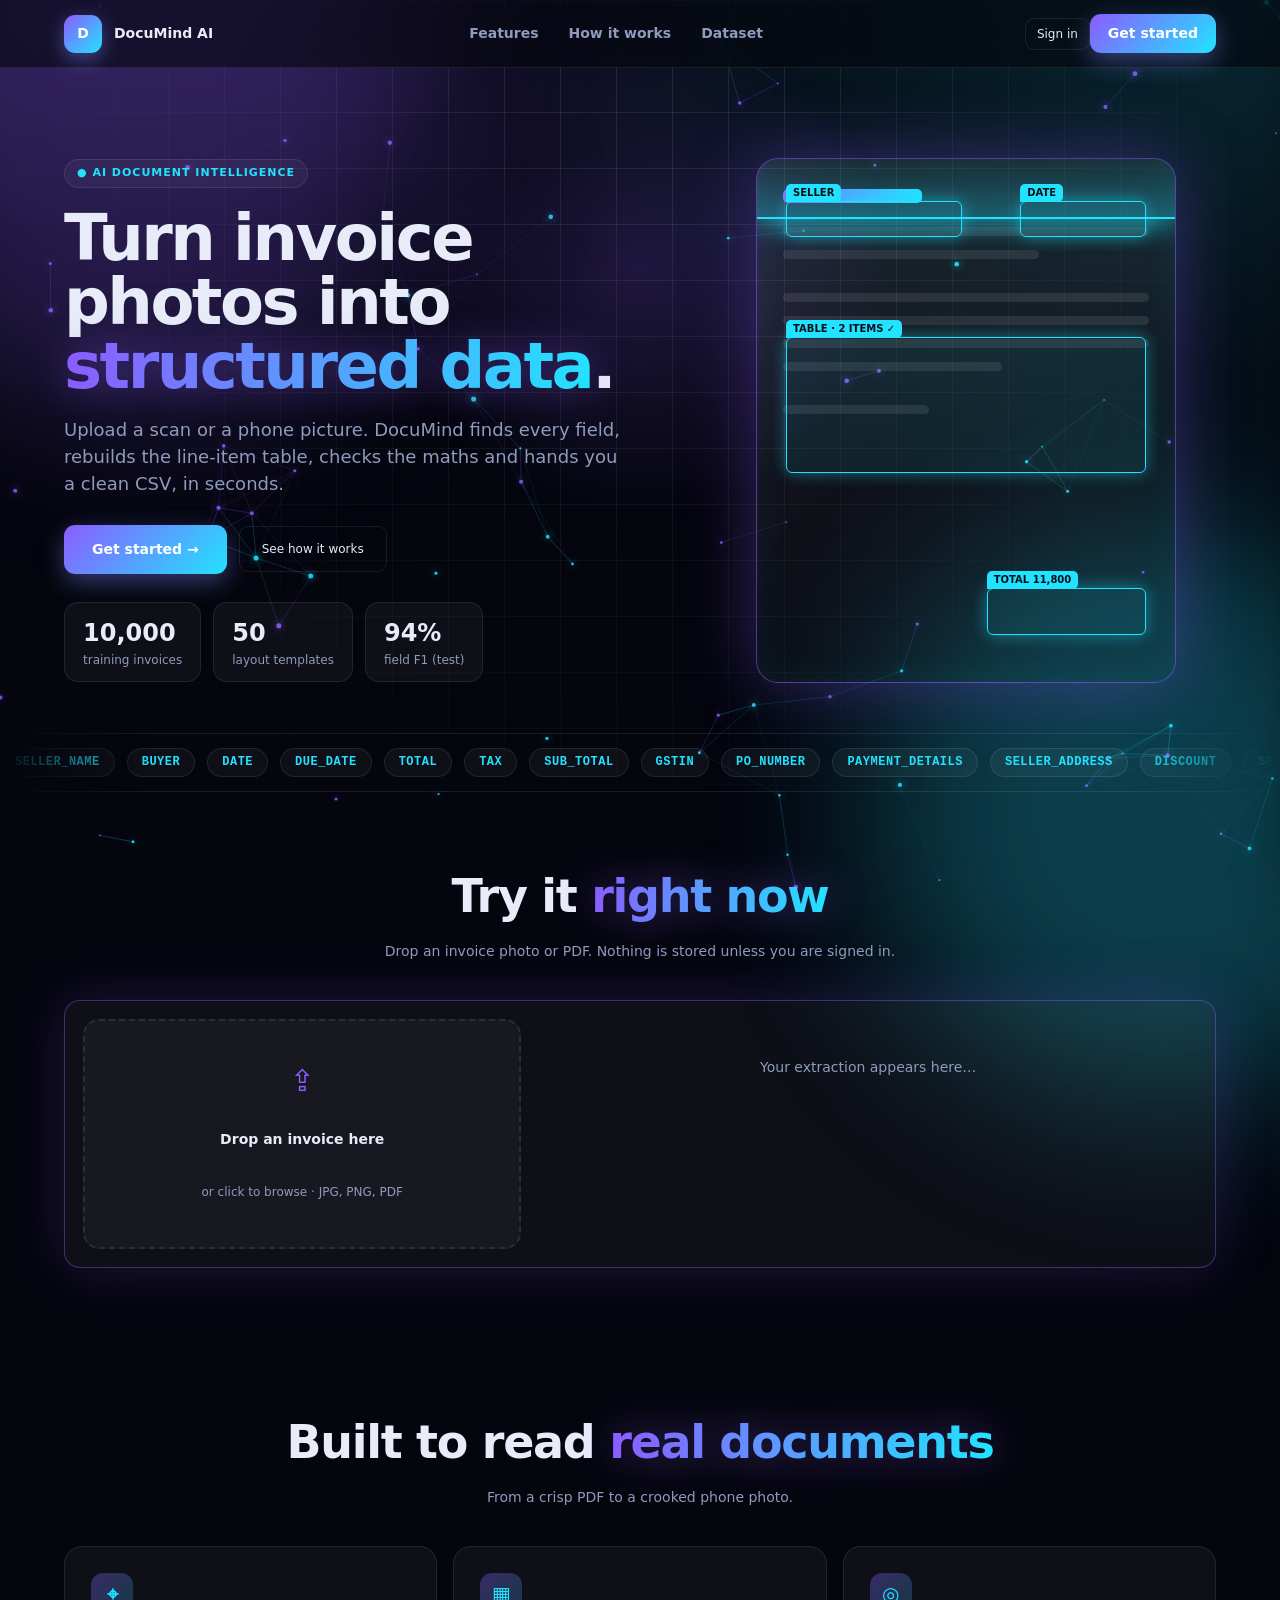
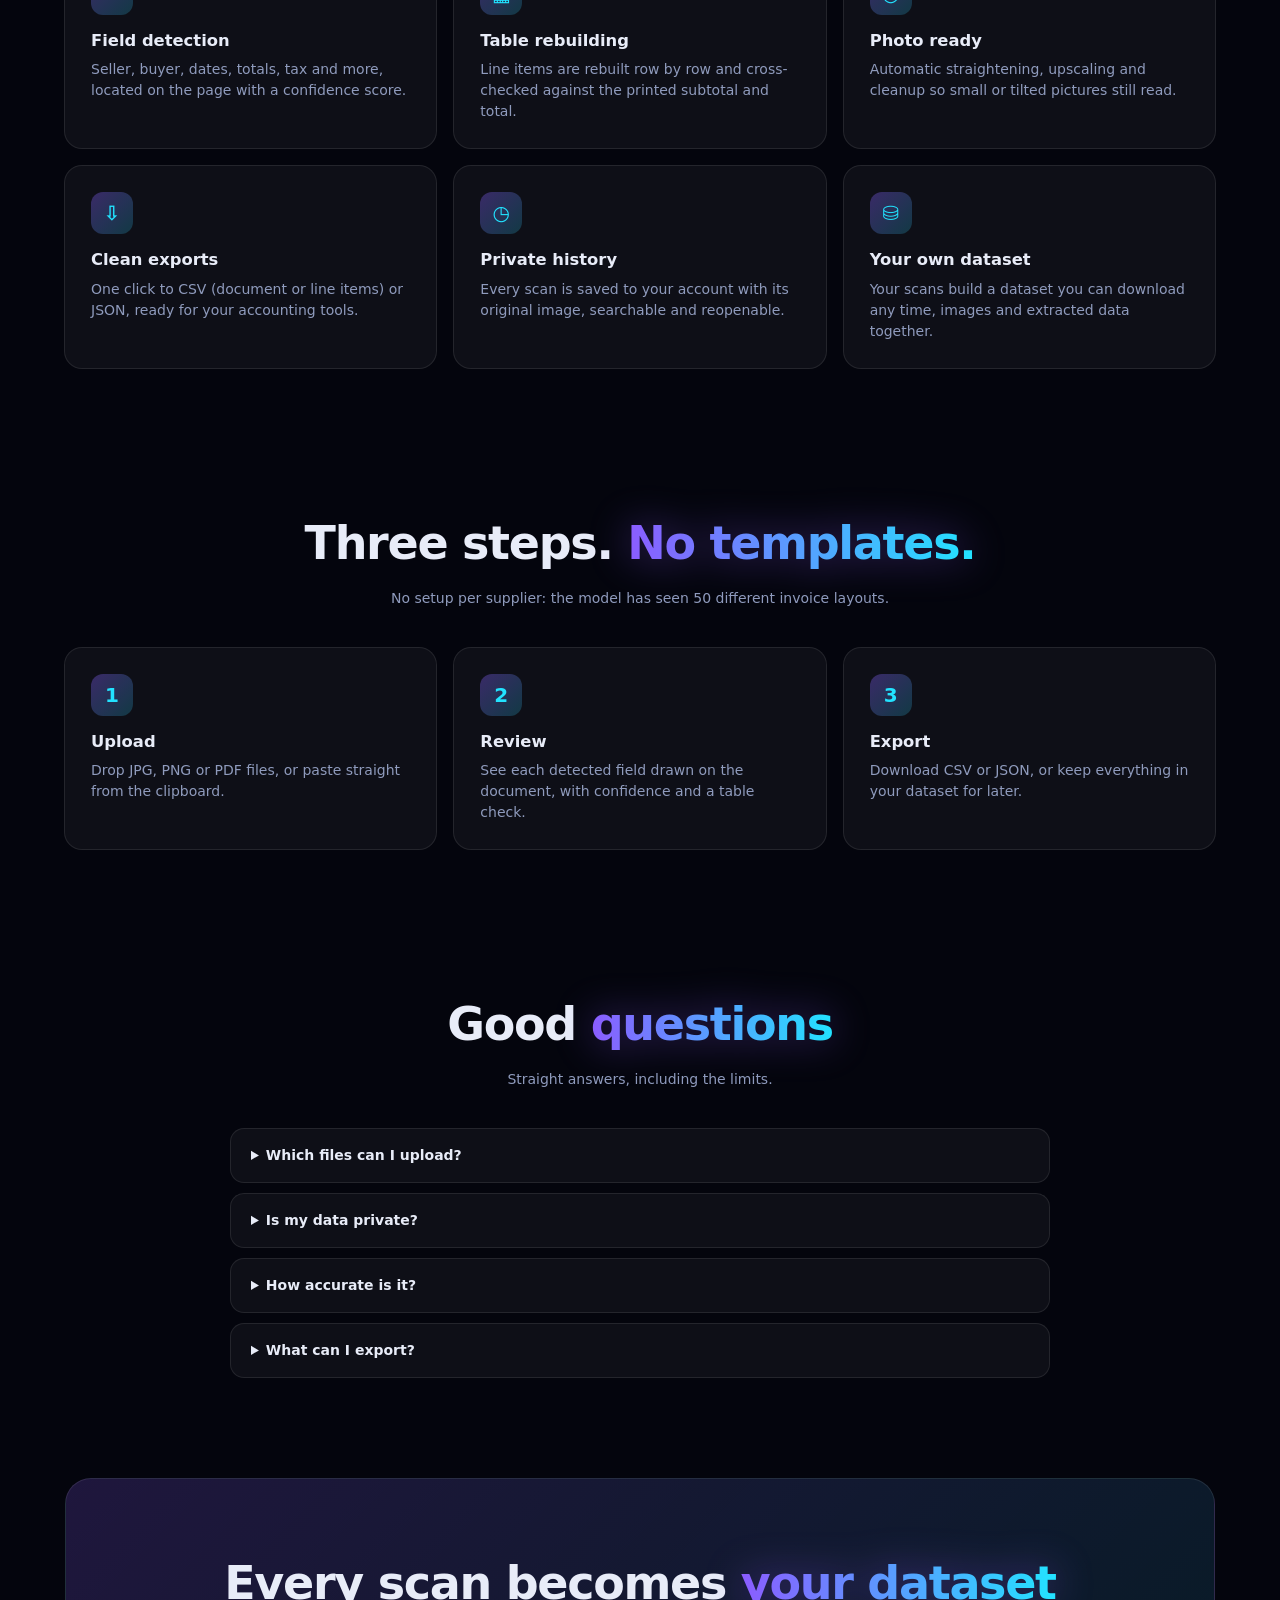
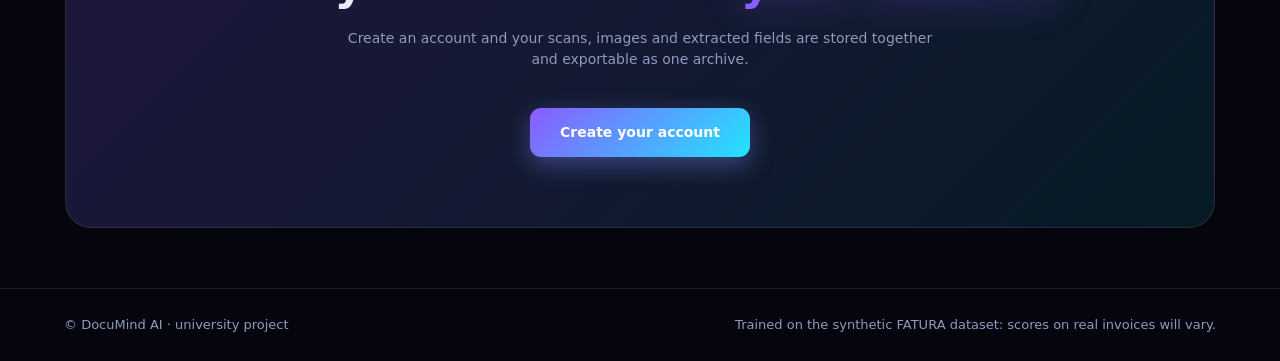
==== src/index.html @ f2204c48 "first" ====
<!doctype html>
<html lang="en">
<head>
<meta charset="utf-8">
<meta name="viewport" content="width=device-width, initial-scale=1">
<title>DocuMind AI</title>
<link rel="icon" href="data:image/svg+xml,<svg xmlns='http://www.w3.org/2000/svg' viewBox='0 0 100 100'><text y='.9em' font-size='90'>🧾</text></svg>">
<link rel="stylesheet" href="styles.css?v=9">
<link rel="stylesheet" href="shell.css?v=9">
</head>
<body>
<canvas id="fx"></canvas><div class="orb o1"></div><div class="orb o2"></div>
<div id="gfx" class="gfx"></div>
<div id="site" class="site" hidden>
  <header class="snav">
    <div class="brand"><span class="logo">D</span><b>DocuMind AI</b></div>
    <nav><a href="#s-features">Features</a><a href="#s-how">How it works</a><a href="#s-data">Dataset</a></nav>
    <div><button class="ghost" data-open="login">Sign in</button><button class="btn sm" data-open="register">Get started</button></div>
  </header>
  <section class="sh">
    <div class="reveal vis">
      <span class="tag">● AI DOCUMENT INTELLIGENCE</span>
      <h1>Turn invoice photos into <span>structured data</span>.</h1>
      <p>Upload a scan or a phone picture. DocuMind finds every field, rebuilds the line-item table, checks the maths and hands you a clean CSV, in seconds.</p>
      <div class="cta"><button class="btn" data-open="register">Get started →</button><a class="ghost" href="#s-how">See how it works</a></div>
      <ul class="kpis" id="kpis"><li><b>10,000</b>training invoices</li><li><b>50</b>layout templates</li><li><b>94%</b>field F1 (test)</li></ul>
    </div>
    <div class="holo"><div class="scan"></div><i class="t"></i><i></i><i style="width:70%"></i><i style="margin-top:34px"></i><i></i><i></i><i style="width:60%"></i><i style="margin-top:34px;width:40%"></i>
      <span class="bx" style="top:8%;left:7%;width:42%;height:7%"><b>SELLER</b></span><span class="bx" style="top:8%;right:7%;width:30%;height:7%"><b>DATE</b></span>
      <span class="bx" style="top:34%;left:7%;right:7%;height:26%"><b>TABLE · 2 ITEMS ✓</b></span><span class="bx" style="bottom:9%;right:7%;width:38%;height:9%"><b>TOTAL 11,800</b></span></div>
  </section>
  <div class="mq" id="mq"></div>
  <section id="s-demo" class="sec"><h2 class="reveal">Try it <span class="glow">right now</span></h2><p class="reveal">Drop an invoice photo or PDF. Nothing is stored unless you are signed in.</p>
    <div class="demo card reveal"><label id="ddrop" class="drop" tabindex="0"><input id="dfile" type="file" accept="image/*,.pdf" hidden><div class="drop-ico">⇪</div><b>Drop an invoice here</b><span>or click to browse · JPG, PNG, PDF</span></label><div id="dres" class="dres"></div></div></section>
  <section id="s-features" class="sec"><h2 class="reveal">Built to read <span class="glow">real documents</span></h2><p class="reveal">From a crisp PDF to a crooked phone photo.</p>
    <div class="fg">
      <div class="fc reveal"><b>⌖</b><h3>Field detection</h3><p>Seller, buyer, dates, totals, tax and more, located on the page with a confidence score.</p></div>
      <div class="fc reveal"><b>▦</b><h3>Table rebuilding</h3><p>Line items are rebuilt row by row and cross-checked against the printed subtotal and total.</p></div>
      <div class="fc reveal"><b>◎</b><h3>Photo ready</h3><p>Automatic straightening, upscaling and cleanup so small or tilted pictures still read.</p></div>
      <div class="fc reveal"><b>⇩</b><h3>Clean exports</h3><p>One click to CSV (document or line items) or JSON, ready for your accounting tools.</p></div>
      <div class="fc reveal"><b>◷</b><h3>Private history</h3><p>Every scan is saved to your account with its original image, searchable and reopenable.</p></div>
      <div class="fc reveal"><b>⛁</b><h3>Your own dataset</h3><p>Your scans build a dataset you can download any time, images and extracted data together.</p></div>
    </div></section>
  <section id="s-how" class="sec"><h2 class="reveal">Three steps. <span class="glow">No templates.</span></h2><p class="reveal">No setup per supplier: the model has seen 50 different invoice layouts.</p>
    <div class="steps3"><div class="fc reveal"><b>1</b><h3>Upload</h3><p>Drop JPG, PNG or PDF files, or paste straight from the clipboard.</p></div><div class="fc reveal"><b>2</b><h3>Review</h3><p>See each detected field drawn on the document, with confidence and a table check.</p></div><div class="fc reveal"><b>3</b><h3>Export</h3><p>Download CSV or JSON, or keep everything in your dataset for later.</p></div></div></section>
  <section class="sec"><h2 class="reveal">Good <span class="glow">questions</span></h2><p class="reveal">Straight answers, including the limits.</p><div class="faq reveal">
    <details><summary>Which files can I upload?</summary><p>JPG, PNG and PDF, up to 20 MB each. Several files can be processed in one go.</p></details>
    <details><summary>Is my data private?</summary><p>Documents are processed on the server you run DocuMind on. Signed-in scans are stored under your account only; nothing is stored for the live demo above.</p></details>
    <details><summary>How accurate is it?</summary><p>The model scores about 94% F1 on held-out invoice layouts from FATURA, a synthetic dataset. Real invoices vary, so every field shows a confidence score and the table is checked against the printed totals for you to review.</p></details>
    <details><summary>What can I export?</summary><p>CSV (one row per document, or one row per line item), JSON, and your whole dataset as a zip with the original images.</p></details>
  </div></section>
  <section id="s-data" class="sec band"><h2 class="reveal">Every scan becomes <span class="glow">your dataset</span></h2><p class="reveal">Create an account and your scans, images and extracted fields are stored together and exportable as one archive.</p><button class="btn" data-open="register">Create your account</button></section>
  <footer class="sfoot"><span>© DocuMind AI · university project</span><span>Trained on the synthetic FATURA dataset: scores on real invoices will vary.</span></footer>
</div>

<div id="auth" class="modal" hidden>
  <div class="login card">
    <button class="icon mx" id="amx" aria-label="Close">✕</button>
    <div class="tabs" id="amode"><button class="on" data-m="login">Sign in</button><button data-m="register">Create account</button></div>
    <form id="aform" class="aform">
      <input id="aname" class="in" placeholder="Full name" autocomplete="name" hidden>
      <input id="aemail" class="in" type="email" placeholder="Email" autocomplete="email" required>
      <input id="apass" class="in" type="password" placeholder="Password (8+ characters)" autocomplete="current-password" required>
      <p id="aerr" class="err"></p>
      <button id="asub" class="btn">Sign in</button>
    </form>
    <small class="muted">Documents are processed on your own server. Passwords are salted and hashed.</small>
  </div>
</div>

<div id="app" hidden>
<header class="top">
  <div class="brand"><span class="logo">D</span><div><b>DocuMind AI</b><small>Invoice field extraction</small></div></div>
  <nav class="nav" id="nav"><button data-go="work">Workspace</button><button data-go="dash">Dashboard</button><button data-go="hist">History</button><button data-go="data">Dataset</button></nav>
  <div class="tools">
    <span id="health" class="pill off"><i></i><span>connecting…</span></span>
    <input id="api" class="api" spellcheck="false" title="Backend URL" aria-label="Backend URL">
    <button id="kbtn" class="ghost" title="Search (Ctrl+K)">⌘K</button>
    <div class="me"><span class="av" id="av"></span><b id="uname"></b><button id="out" class="ghost">Sign out</button></div>
    <button id="theme" class="icon" title="Toggle theme" aria-label="Toggle theme">◐</button>
  </div>
</header>
<section data-v="work">
<main class="grid">
  <section class="left">
    <label id="drop" class="drop" tabindex="0">
      <input id="file" type="file" accept="image/*,.pdf" multiple hidden>
      <div class="drop-ico">⇪</div>
      <b>Drop invoices here</b>
      <span>or click to browse · JPG, PNG, PDF</span>
    </label>
    <div class="queue-head"><h3>Documents <em id="count">0</em></h3>
      <div><button id="csvAll" class="ghost" disabled>⬇ CSV (all)</button><button id="clear" class="ghost" disabled>Clear</button></div></div>
    <div id="bar" class="bar" hidden><i></i></div>
    <ul id="queue" class="queue"></ul>
    <p id="empty" class="muted center">No document yet. Upload one to see the extracted fields.</p>
  </section>

  <section class="right">
    <div id="welcome" class="card welcome">
      <p class="hi" id="hi"></p>
      <h2>From scan to structured data</h2>
      <p>Upload an invoice and DocuMind locates every field — seller, buyer, dates, totals — draws it on the page and exports a clean CSV.</p>
      <div class="steps"><div><b>1</b>Upload</div><div><b>2</b>Review boxes &amp; confidence</div><div><b>3</b>Export CSV / JSON</div></div>
      <div class="wact"><button class="btn sm" id="sample">✦ Try a sample invoice</button></div>
      <div class="recent" id="recent"></div>
    </div>

    <div id="result" hidden>
      <div id="warn" class="warn" hidden></div>
      <div class="stats" id="stats"></div>
      <div class="split">
        <div class="card viewer"><div id="stage" class="stage"></div></div>
        <div class="card panel">
          <div class="panel-head">
            <div class="tabs"><button data-tab="fields" class="on">Fields</button><button data-tab="items">Items</button><button data-tab="row">Row</button><button data-tab="json">JSON</button></div>
            <div><button id="csvOne" class="ghost">⬇ CSV</button><button id="csvItems" class="ghost">⬇ Items</button><button id="jsonCopy" class="ghost">Copy JSON</button></div>
          </div>
          <input id="q" class="search" placeholder="Filter fields…" aria-label="Filter fields">
          <div id="tab-fields" class="tab"></div>
          <div id="tab-items" class="tab" hidden></div>
          <div id="tab-row" class="tab" hidden></div>
          <pre id="tab-json" class="tab code" hidden></pre>
        </div>
      </div>
    </div>
  </section>
</main>
</section>

<section data-v="dash" class="page" hidden>
  <div class="ph"><div><h2>Dashboard</h2><p class="muted">Your activity at a glance.</p></div></div>
  <div class="stats" id="bkp"></div>
  <div class="two">
    <div class="card pad"><h3>Scans, last 14 days</h3><div id="bday"></div></div>
    <div class="card pad"><h3>Confidence of your scans</h3><div id="bconf" class="bars"></div></div>
  </div>
  <div class="card" style="overflow-x:auto"><table class="tbl click"><thead><tr><th>Latest scans</th><th>Date</th><th class="r">Total</th><th class="r">Confidence</th></tr></thead><tbody id="brec"></tbody></table></div>
</section>

<section data-v="hist" class="page" hidden>
  <div class="ph"><div><h2>History</h2><p class="muted">Every document you extracted while signed in.</p></div><input id="hq" class="search" style="max-width:280px;margin:0" placeholder="Search file name…"></div>
  <div class="stats" id="hkp"></div>
  <div class="card" style="overflow-x:auto"><table class="tbl click"><thead><tr><th>Document</th><th>Date</th><th class="r">Fields</th><th class="r">Confidence</th><th class="r">Items</th><th class="r">Total</th><th class="r">Time</th><th></th></tr></thead><tbody id="hbody"></tbody></table></div>
</section>

<section data-v="data" class="page" hidden>
  <div class="ph"><div><h2>Dataset</h2><p class="muted">Every scan saved to your account, with its original image and extracted data.</p></div><button id="dexp" class="btn sm">⬇ Export dataset (.zip)</button></div>
  <div class="stats" id="skp"></div>
  <div id="sgrid" class="sgrid"></div>
  <div class="ph" style="margin-top:18px"><div><h3 style="margin:0;font-size:22px">The model behind the extractions</h3><p class="muted">What it was trained on, and how well it performs.</p></div></div>
  <div class="stats" id="dkp"></div>
  <div class="two">
    <div class="card pad"><h3>Accuracy per field (token F1, held-out templates)</h3><div id="dbars" class="bars"></div></div>
    <div class="card pad"><h3>Training setup</h3><table class="tbl" id="dcfg"></table><h3 style="margin-top:18px">Recognised labels</h3><div id="dcls" class="chips"></div></div>
  </div>
  <p class="muted note">Trained on FATURA, a synthetic English invoice dataset: expect lower scores on real-world or French invoices. Table rows and totals are read by layout rules on top of the model.</p>
</section>
</div>

<div id="cmd" class="modal" hidden><div class="cmdbox card"><input id="cmdq" class="in" placeholder="Search pages, actions and scans…" autocomplete="off"><ul id="cmdl"></ul></div></div>
<div id="dov" class="dov" hidden>⇪ Drop invoices anywhere to scan them</div>
<aside id="drawer" class="drawer"></aside>
<div id="toast" class="toast"></div>
<script src="app.js?v=9"></script>
<script src="shell.js?v=9"></script>
</body>
</html>
---- src/styles.css ----
:root{color-scheme:dark;--bg:#0b1020;--bg2:#121933;--card:rgba(255,255,255,.045);--line:rgba(255,255,255,.09);--tx:#e8ecf8;--mu:#8f9bbd;--ac:#7c8cff;--ac2:#35d0ba;--ok:#35d0ba;--warn:#ffb454;--bad:#ff6b81;--r:16px;--sh:0 10px 40px rgba(0,0,0,.35)}
:root[data-theme=light]{color-scheme:light;--bg:#f3f5fb;--bg2:#e9edf9;--card:#fff;--line:rgba(20,30,70,.1);--tx:#162044;--mu:#66719a;--sh:0 10px 30px rgba(40,60,120,.12)}
*{box-sizing:border-box}html,body{margin:0}
body{font:14px/1.5 Inter,system-ui,-apple-system,"Segoe UI",Roboto,sans-serif;color:var(--tx);min-height:100vh;
background:radial-gradient(900px 500px at 10% -10%,rgba(124,140,255,.22),transparent),radial-gradient(800px 500px at 100% 0,rgba(53,208,186,.15),transparent),var(--bg)}
button,input{font:inherit;color:inherit}button{cursor:pointer}
.top{position:sticky;top:0;z-index:20;display:flex;justify-content:space-between;align-items:center;gap:12px;padding:12px 24px;backdrop-filter:blur(14px);background:color-mix(in srgb,var(--bg) 70%,transparent);border-bottom:1px solid var(--line)}
.brand{display:flex;gap:12px;align-items:center}.brand small{display:block;color:var(--mu);font-size:12px;margin-top:-2px}
.logo{display:grid;place-items:center;width:38px;height:38px;border-radius:11px;font-weight:800;color:#fff;background:linear-gradient(135deg,var(--ac),var(--ac2));box-shadow:0 6px 20px rgba(124,140,255,.45)}
.tools{display:flex;gap:10px;align-items:center}
.pill{display:inline-flex;gap:7px;align-items:center;padding:5px 11px;border-radius:99px;border:1px solid var(--line);background:var(--card);font-size:12px}
.pill i{width:8px;height:8px;border-radius:50%;background:var(--ok);box-shadow:0 0 0 4px rgba(53,208,186,.2)}.pill.off i{background:var(--bad);box-shadow:0 0 0 4px rgba(255,107,129,.2)}.pill.warn i{background:var(--warn);box-shadow:0 0 0 4px rgba(255,180,84,.2)}
.api{width:210px;padding:7px 11px;border-radius:10px;border:1px solid var(--line);background:var(--card);outline:0}.api:focus,.search:focus{border-color:var(--ac)}
.icon{width:36px;height:36px;border-radius:10px;border:1px solid var(--line);background:var(--card)}
.grid{display:grid;grid-template-columns:340px 1fr;gap:22px;max-width:1500px;margin:22px auto;padding:0 24px}
.card{background:var(--card);border:1px solid var(--line);border-radius:var(--r);box-shadow:var(--sh)}
.drop{display:grid;place-items:center;gap:2px;text-align:center;padding:30px 16px;border:2px dashed var(--line);border-radius:var(--r);background:var(--card);cursor:pointer;transition:.2s}
.drop:hover,.drop.over,.drop:focus-visible{border-color:var(--ac);background:rgba(124,140,255,.1);transform:translateY(-2px);outline:0}
.drop-ico{font-size:30px;color:var(--ac);line-height:1}.drop span{color:var(--mu);font-size:12px}
.queue-head{display:flex;justify-content:space-between;align-items:center;margin:20px 0 8px}.queue-head h3{margin:0;font-size:14px}.queue-head em{font-style:normal;color:var(--mu);margin-left:4px}
.ghost{padding:6px 11px;border-radius:9px;border:1px solid var(--line);background:transparent;font-size:12px;margin-left:6px;transition:.15s}.ghost:hover:not(:disabled){border-color:var(--ac);color:var(--ac)}.ghost:disabled{opacity:.4;cursor:default}
.bar{height:5px;border-radius:9px;background:var(--line);overflow:hidden;margin-bottom:10px}.bar i{display:block;height:100%;width:0;background:linear-gradient(90deg,var(--ac),var(--ac2));transition:width .3s}
.queue{list-style:none;margin:0;padding:0;display:grid;gap:8px;max-height:56vh;overflow:auto}
.item{display:flex;gap:11px;align-items:center;padding:9px;border-radius:13px;border:1px solid var(--line);background:var(--card);cursor:pointer;transition:.15s}.item:hover{transform:translateX(3px)}.item.on{border-color:var(--ac);background:rgba(124,140,255,.12)}
.thumb{width:42px;height:54px;border-radius:7px;background:var(--bg2) center/cover;display:grid;place-items:center;font-size:11px;color:var(--mu);flex:none}
.item .nm{flex:1;min-width:0}.item .nm b{display:block;white-space:nowrap;overflow:hidden;text-overflow:ellipsis;font-weight:600}.item .nm small{color:var(--mu)}
.st{font-size:11px;padding:3px 8px;border-radius:99px;background:var(--line)}.st.done{background:rgba(53,208,186,.18);color:var(--ok)}.st.error{background:rgba(255,107,129,.18);color:var(--bad)}.st.running{background:rgba(124,140,255,.2);color:var(--ac)}
.muted{color:var(--mu)}.center{text-align:center;padding:18px 0}
.welcome{padding:44px;text-align:center;background:linear-gradient(135deg,rgba(124,140,255,.16),rgba(53,208,186,.1)),var(--card)}.welcome h2{font-size:28px;margin:0 0 8px;letter-spacing:-.5px}.welcome p{max-width:560px;margin:0 auto 26px;color:var(--mu)}
.steps{display:flex;gap:14px;justify-content:center;flex-wrap:wrap}.steps div{padding:12px 18px;border-radius:12px;border:1px solid var(--line);background:var(--card)}.steps b{display:inline-grid;place-items:center;width:24px;height:24px;border-radius:50%;margin-right:8px;background:var(--ac);color:#fff;font-size:12px}
.stats{display:grid;grid-template-columns:repeat(4,1fr);gap:12px;margin-bottom:16px}.stat{padding:14px 16px;border-radius:14px;border:1px solid var(--line);background:var(--card)}.stat small{color:var(--mu)}.stat b{display:block;font-size:24px;letter-spacing:-.5px}
.split{display:grid;grid-template-columns:minmax(0,1fr) minmax(0,1fr);gap:16px;align-items:start}
.viewer{padding:12px;position:sticky;top:76px}.stage{position:relative;line-height:0;border-radius:10px;overflow:hidden;background:var(--bg2)}.stage img{width:100%;height:auto;display:block}
.stage .noprev{line-height:1.5;padding:70px 20px;text-align:center;color:var(--mu)}
.box{position:absolute;border:2px solid var(--c);background:color-mix(in srgb,var(--c) 14%,transparent);border-radius:4px;transition:.15s;cursor:pointer}.box.hl{background:color-mix(in srgb,var(--c) 38%,transparent);box-shadow:0 0 0 3px color-mix(in srgb,var(--c) 40%,transparent);z-index:2}.stage.dim .box:not(.hl){opacity:.25}
.box span{position:absolute;left:-2px;bottom:100%;margin-bottom:2px;padding:1px 6px;border-radius:5px;background:var(--c);color:#fff;font:600 10px/1.5 system-ui;white-space:nowrap;opacity:0;pointer-events:none;transition:.15s}.box.hl span{opacity:1}
.panel{padding:14px}.panel-head{display:flex;justify-content:space-between;align-items:center;gap:8px;flex-wrap:wrap}
.tabs{display:flex;background:var(--bg2);border-radius:10px;padding:3px}.tabs button{border:0;background:none;padding:5px 13px;border-radius:8px;color:var(--mu)}.tabs .on{background:var(--ac);color:#fff}
.search{width:100%;margin:12px 0;padding:8px 12px;border-radius:10px;border:1px solid var(--line);background:var(--bg2);outline:0}
.tab{max-height:62vh;overflow:auto}
.f{display:grid;grid-template-columns:auto 1fr;gap:4px 12px;padding:10px;border-radius:12px;border:1px solid transparent;cursor:pointer;transition:.12s}.f:hover,.f.hl{background:color-mix(in srgb,var(--c) 11%,transparent);border-color:color-mix(in srgb,var(--c) 40%,transparent)}
.chip{align-self:start;padding:2px 9px;border-radius:99px;font-size:11px;font-weight:700;color:#fff;background:var(--c);white-space:nowrap}
.f .v{word-break:break-word;font-weight:500}.f .cf{grid-column:2;display:flex;align-items:center;gap:8px;color:var(--mu);font-size:11px}.cf i{flex:1;max-width:120px;height:4px;border-radius:9px;background:var(--line);overflow:hidden}.cf i b{display:block;height:100%;border-radius:9px}
table{width:100%;border-collapse:collapse}td{padding:7px 9px;border-bottom:1px solid var(--line);vertical-align:top;word-break:break-word}td:first-child{color:var(--mu);width:38%;font-size:12px}
.code{margin:0;padding:12px;border-radius:12px;background:var(--bg2);font:12px/1.55 ui-monospace,Consolas,monospace;white-space:pre-wrap}
.spin{width:34px;height:34px;border-radius:50%;border:3px solid var(--line);border-top-color:var(--ac);animation:r 1s linear infinite;margin:70px auto}@keyframes r{to{transform:rotate(360deg)}}
.err{padding:26px;border-radius:14px;background:rgba(255,107,129,.1);color:var(--bad);border:1px solid rgba(255,107,129,.3);line-height:1.5}
.toast{position:fixed;left:50%;bottom:26px;transform:translate(-50%,30px);opacity:0;padding:10px 18px;border-radius:12px;background:var(--tx);color:var(--bg);font-weight:600;transition:.25s;pointer-events:none;z-index:50}.toast.on{opacity:1;transform:translate(-50%,0)}
@media(max-width:1000px){.grid,.split{grid-template-columns:1fr}.viewer{position:static}.stats{grid-template-columns:repeat(2,1fr)}.api{display:none}}

.box.item{--c:var(--ac2);border-style:dashed}
.items{font-size:13px}.items th{position:sticky;top:0;text-align:left;padding:7px 9px;color:var(--mu);font-size:11px;text-transform:uppercase;letter-spacing:.4px;background:var(--bg2)}
.items td:first-child{width:auto;color:inherit;font-size:inherit}.items .r{text-align:right;font-variant-numeric:tabular-nums}
.items tbody tr{cursor:pointer;transition:.12s}.items tbody tr:hover,.items tr.hl{background:color-mix(in srgb,var(--ac2) 14%,transparent)}
.items .fix{margin-left:6px;padding:1px 6px;border-radius:99px;font-size:10px;background:rgba(255,180,84,.2);color:var(--warn)}
.items tfoot td{border-top:2px solid var(--line);font-weight:700}.ok{color:var(--ok)}.bad{color:var(--warn)}
.warn{margin-bottom:14px;padding:12px 16px;border-radius:12px;border:1px solid rgba(255,180,84,.45);background:rgba(255,180,84,.12);color:var(--warn);line-height:1.5}
---- src/shell.css ----
[hidden]{display:none!important}
.nav{display:flex;gap:4px;background:var(--bg2);padding:3px;border-radius:12px}.nav button{border:0;background:none;padding:7px 18px;border-radius:9px;color:var(--mu);font-weight:600}.nav .on{background:var(--ac);color:#fff}
.me{display:flex;align-items:center;gap:8px}.av{display:grid;place-items:center;width:32px;height:32px;border-radius:50%;font-weight:700;color:#fff;background:linear-gradient(135deg,var(--ac),var(--ac2))}
.in{width:100%;padding:11px 14px;border-radius:11px;border:1px solid var(--line);background:var(--bg2);outline:0}.in:focus{border-color:var(--ac)}
.btn{padding:12px;border:0;border-radius:11px;font-weight:700;color:#fff;background:linear-gradient(135deg,var(--ac),var(--ac2));box-shadow:0 8px 24px rgba(124,140,255,.4);transition:.15s}.btn:hover{transform:translateY(-1px)}.btn:disabled{opacity:.6}
.aform .err{color:var(--bad);margin:0;min-height:1.2em;padding:0;border:0;background:none;font-size:13px}
.page{max-width:1200px;margin:26px auto;padding:0 24px;display:grid;gap:18px}.ph{display:flex;justify-content:space-between;align-items:end;gap:16px;flex-wrap:wrap}.ph h2{margin:0;font-size:28px;letter-spacing:-.6px}.ph p{margin:2px 0 0}
.tbl{width:100%;border-collapse:collapse}.tbl th{text-align:left;font-size:12px;color:var(--mu);font-weight:600;padding:11px 14px;border-bottom:1px solid var(--line);white-space:nowrap}.tbl td{padding:11px 14px;border-bottom:1px solid var(--line)}.tbl .r{text-align:right}
.tbl.click tbody tr{cursor:pointer}.tbl.click tbody tr:hover{background:rgba(124,140,255,.08)}
.two{display:grid;grid-template-columns:1.2fr .8fr;gap:16px;align-items:start}.pad{padding:20px}.pad h3{margin:0 0 14px;font-size:15px}.note{font-size:12px;margin:0}
.bars{display:grid;gap:10px}.br{display:grid;grid-template-columns:150px 1fr 54px;gap:12px;align-items:center;font-size:13px}.br i{height:8px;border-radius:9px;background:var(--line);overflow:hidden}.br i b{display:block;height:100%;border-radius:9px;background:linear-gradient(90deg,var(--ac),var(--ac2))}.br span:last-child{text-align:right;color:var(--mu)}
.chips{display:flex;flex-wrap:wrap;gap:6px}.chips span{padding:3px 9px;border-radius:99px;font-size:11px;border:1px solid var(--line);background:var(--bg2)}
.drawer{position:fixed;inset:0 0 0 auto;width:min(560px,100%);z-index:40;background:var(--bg2);border-left:1px solid var(--line);box-shadow:-20px 0 50px rgba(0,0,0,.35);padding:22px;overflow:auto;transform:translateX(105%);transition:.25s}.drawer.on{transform:none}
.dh{display:flex;justify-content:space-between;gap:12px;align-items:start}.dh h3{margin:0;word-break:break-all}.dact{margin:14px 0}.dact .ghost{margin:0 8px 0 0}.drawer h4{margin:18px 0 8px}

:root{--ac:#8b5cff;--ac2:#22e3ff}
:root:not([data-theme=light]){--bg:#04050d;--bg2:#0b0f22;--ok:#22e3ff}
:root:not([data-theme=light]) body{background:radial-gradient(900px 520px at 8% -8%,rgba(139,92,255,.3),transparent),radial-gradient(800px 520px at 100% 0,rgba(34,227,255,.16),transparent),var(--bg)}
body::before{content:"";position:fixed;inset:0;z-index:-1;pointer-events:none;background:linear-gradient(var(--line) 1px,transparent 1px) 0 0/56px 56px,linear-gradient(90deg,var(--line) 1px,transparent 1px) 0 0/56px 56px;-webkit-mask:radial-gradient(ellipse at 50% 0,#000 15%,transparent 72%);mask:radial-gradient(ellipse at 50% 0,#000 15%,transparent 72%)}
.snav{position:sticky;top:0;z-index:30;display:flex;justify-content:space-between;align-items:center;padding:14px 5vw;backdrop-filter:blur(16px);background:color-mix(in srgb,var(--bg) 60%,transparent);border-bottom:1px solid var(--line)}
.snav nav{display:flex;gap:30px}.snav nav a{color:var(--mu);text-decoration:none;font-weight:600;transition:.15s}.snav nav a:hover{color:var(--tx)}.btn.sm{padding:9px 18px}
.sh{max-width:1200px;margin:0 auto;padding:90px 24px 50px;display:grid;grid-template-columns:1.1fr .9fr;gap:40px;align-items:center}
.tag{display:inline-block;padding:5px 12px;border-radius:99px;border:1px solid var(--line);background:var(--card);color:var(--ac2);font-size:11px;font-weight:700;letter-spacing:1px}
.sh h1{font-size:clamp(36px,5vw,66px);line-height:1;letter-spacing:-2.5px;margin:18px 0}.sh p{color:var(--mu);font-size:18px;max-width:560px;margin:0}
.sh h1 span,.glow{background:linear-gradient(90deg,var(--ac),var(--ac2));-webkit-background-clip:text;background-clip:text;color:transparent;filter:drop-shadow(0 0 20px rgba(139,92,255,.45))}
.cta{display:flex;gap:12px;align-items:center;flex-wrap:wrap;margin:28px 0}.cta .btn{padding:14px 28px}.cta .ghost{padding:13px 22px;margin:0;text-decoration:none;color:var(--tx)}
.kpis{display:flex;gap:12px;list-style:none;padding:0;margin:0;flex-wrap:wrap}.kpis li{padding:12px 18px;border-radius:14px;border:1px solid var(--line);background:var(--card);color:var(--mu);font-size:12px}.kpis b{display:block;font-size:24px;color:var(--tx)}
.holo{position:relative;aspect-ratio:4/5;width:min(420px,100%);justify-self:center;padding:30px 26px;border-radius:22px;background:linear-gradient(160deg,rgba(255,255,255,.09),rgba(255,255,255,.02));border:1px solid rgba(139,92,255,.55);box-shadow:0 0 70px rgba(139,92,255,.35),inset 0 0 40px rgba(34,227,255,.07);overflow:hidden;animation:fl 6s ease-in-out infinite}
.holo i{display:block;height:9px;border-radius:5px;background:var(--line);margin-bottom:14px}.holo .t{width:38%;height:14px;margin-bottom:24px;background:linear-gradient(90deg,var(--ac),var(--ac2))}
.bx{position:absolute;border:1.5px solid var(--ac2);border-radius:6px;background:rgba(34,227,255,.08);box-shadow:0 0 16px rgba(34,227,255,.45)}.bx b{position:absolute;left:-1px;bottom:100%;padding:1px 7px;border-radius:5px 5px 5px 0;background:var(--ac2);color:#041018;font:700 10px/1.6 system-ui;white-space:nowrap}
.scan{position:absolute;left:0;right:0;top:0;height:60px;background:linear-gradient(transparent,rgba(34,227,255,.3));border-bottom:2px solid var(--ac2);box-shadow:0 8px 24px rgba(34,227,255,.5);animation:sc 3.6s linear infinite}
@keyframes sc{from{transform:translateY(-70px)}to{transform:translateY(520px)}}@keyframes fl{50%{transform:translateY(-8px)}}
.sec{max-width:1200px;margin:0 auto;padding:70px 24px}.sec h2{font-size:clamp(28px,3.8vw,46px);letter-spacing:-1.3px;margin:0 0 10px;text-align:center}.sec>p{text-align:center;color:var(--mu);margin:0 auto 38px;max-width:600px}
.fg,.steps3{display:grid;grid-template-columns:repeat(3,1fr);gap:16px}
.fc{padding:26px;border-radius:18px;border:1px solid var(--line);background:var(--card);transition:.25s}.fc:hover{transform:translateY(-4px);border-color:var(--ac);box-shadow:0 0 36px rgba(139,92,255,.28)}
.fc b{display:grid;place-items:center;width:42px;height:42px;border-radius:12px;margin-bottom:14px;font-size:20px;color:var(--ac2);background:linear-gradient(135deg,rgba(139,92,255,.35),rgba(34,227,255,.2))}.fc h3{margin:0 0 6px}.fc p{margin:0;color:var(--mu)}
.band{text-align:center;border:1px solid var(--line);border-radius:26px;background:linear-gradient(135deg,rgba(139,92,255,.2),rgba(34,227,255,.1));margin:30px auto 60px;max-width:1150px}.band .btn{padding:14px 30px}
.sfoot{border-top:1px solid var(--line);padding:26px 5vw;display:flex;justify-content:space-between;gap:10px;flex-wrap:wrap;color:var(--mu);font-size:13px}
.modal{position:fixed;inset:0;z-index:60;display:grid;place-items:center;background:rgba(2,3,10,.72);backdrop-filter:blur(8px)}.modal .login{position:relative;width:min(420px,calc(100% - 32px));padding:28px;display:grid;gap:16px;border-color:rgba(139,92,255,.55);box-shadow:0 0 70px rgba(139,92,255,.4)}.mx{position:absolute;top:-14px;right:-14px}
.reveal{opacity:0;transform:translateY(26px);transition:opacity .7s,transform .7s}.reveal.vis{opacity:1;transform:none}
.sgrid{display:grid;grid-template-columns:repeat(auto-fill,minmax(190px,1fr));gap:14px}.sgrid>p{grid-column:1/-1}
.sc{border-radius:16px;border:1px solid var(--line);background:var(--card);overflow:hidden;cursor:pointer;transition:.2s}.sc:hover{transform:translateY(-3px);border-color:var(--ac);box-shadow:0 0 30px rgba(139,92,255,.28)}
.sc .im{height:150px;background:var(--bg2) center top/cover no-repeat;display:grid;place-items:center;color:var(--mu);font-size:12px}.sc .m{padding:10px 12px}.sc b{display:block;white-space:nowrap;overflow:hidden;text-overflow:ellipsis}.sc small{color:var(--mu)}
@media(max-width:900px){.sh,.fg,.steps3,.two,.demo{grid-template-columns:1fr}.snav nav{display:none}.sh{padding-top:50px}.stats{grid-template-columns:repeat(2,1fr)}.nav button{padding:7px 11px}.api,#uname{display:none}}

.gfx{position:fixed;width:560px;height:560px;border-radius:50%;pointer-events:none;z-index:-1;left:50%;top:30%;transform:translate(-50%,-50%);background:radial-gradient(circle,rgba(139,92,255,.2),transparent 65%);transition:left .25s ease-out,top .25s ease-out}
.mq{overflow:hidden;padding:14px 0;border-block:1px solid var(--line);-webkit-mask:linear-gradient(90deg,transparent,#000 12%,#000 88%,transparent);mask:linear-gradient(90deg,transparent,#000 12%,#000 88%,transparent)}
.mq div{display:flex;gap:12px;width:max-content;animation:mq 38s linear infinite}.mq span{padding:5px 14px;border-radius:99px;border:1px solid var(--line);background:var(--card);color:var(--ac2);font:600 12px/1.4 ui-monospace,Menlo,monospace;letter-spacing:.5px}@keyframes mq{to{transform:translateX(-50%)}}
.demo{display:grid;grid-template-columns:.8fr 1.2fr;gap:18px;padding:18px;border-color:rgba(139,92,255,.4);box-shadow:0 0 60px rgba(139,92,255,.2)}.demo .drop{min-height:230px}.dres{min-height:230px;padding:6px 4px}
.stats.mini{grid-template-columns:repeat(2,1fr);margin-bottom:12px}.big{display:flex;flex-wrap:wrap;gap:7px;margin:10px 0}.big span{display:inline-flex;gap:6px;align-items:center;padding:4px 10px;border-radius:99px;border:1px solid var(--c);background:color-mix(in srgb,var(--c) 14%,transparent);font-size:12px}.big i{font-style:normal;font-weight:700;font-size:10px;color:var(--c)}
.faq{max-width:820px;margin:0 auto;display:grid;gap:10px}.faq details{border:1px solid var(--line);border-radius:14px;background:var(--card);padding:16px 20px;transition:.2s}.faq details[open]{border-color:var(--ac);box-shadow:0 0 28px rgba(139,92,255,.2)}.faq summary{cursor:pointer;font-weight:600}.faq p{color:var(--mu);margin:10px 0 0;text-align:left}
.cmdbox{width:min(580px,calc(100% - 32px));align-self:start;margin-top:14vh;padding:12px;border-color:rgba(139,92,255,.55);box-shadow:0 0 70px rgba(139,92,255,.4)}.cmdbox ul{list-style:none;margin:10px 0 0;padding:0;max-height:50vh;overflow:auto}
.cmdbox li{display:flex;justify-content:space-between;gap:12px;padding:10px 12px;border-radius:10px;cursor:pointer}.cmdbox li.on,.cmdbox li:hover{background:rgba(139,92,255,.24)}.cmdbox small{color:var(--mu)}
.top .me .ghost,.top .brand small,.top .nav button,#health{white-space:nowrap}
@media(max-width:1500px){.top .api{display:none}}

#fx{position:fixed;inset:0;width:100%;height:100%;z-index:-1;pointer-events:none}
.orb{position:fixed;z-index:-1;width:46vmax;height:46vmax;border-radius:50%;filter:blur(90px);opacity:.26;pointer-events:none;animation:drift 28s ease-in-out infinite alternate}
.o1{background:var(--ac);left:-12vmax;top:-14vmax}.o2{background:var(--ac2);right:-14vmax;bottom:-16vmax;animation-duration:34s;animation-delay:-12s}
@keyframes drift{to{transform:translate(9vmax,6vmax) scale(1.15)}}
:root[data-theme=light] .orb{opacity:.13}.nofx .orb,.nofx #fx,.nofx .gfx{display:none}
@media(prefers-reduced-motion:reduce){.orb,.mq div,.scan,.holo{animation:none}}
.hi{color:var(--ac2);font-weight:600;margin:0 0 4px}.wact{display:flex;gap:10px;justify-content:center;flex-wrap:wrap;margin:22px 0 4px}.wact .ghost{margin:0}
.recent{display:flex;flex-wrap:wrap;gap:8px;justify-content:center;margin-top:16px}.recent:empty{display:none}
.rc{padding:6px 13px;border-radius:99px;border:1px solid var(--line);background:var(--card);cursor:pointer;font-size:12px;transition:.15s}.rc:hover{border-color:var(--ac);transform:translateY(-2px)}.rc small{color:var(--mu);margin-left:6px}
.dov{position:fixed;inset:14px;z-index:70;display:grid;place-items:center;pointer-events:none;border-radius:24px;border:3px dashed var(--ac2);background:rgba(4,5,13,.8);backdrop-filter:blur(6px);font-size:26px;font-weight:700;color:var(--ac2)}
kbd{padding:2px 8px;border-radius:6px;border:1px solid var(--line);background:var(--bg2);font:600 12px ui-monospace,Menlo,monospace}
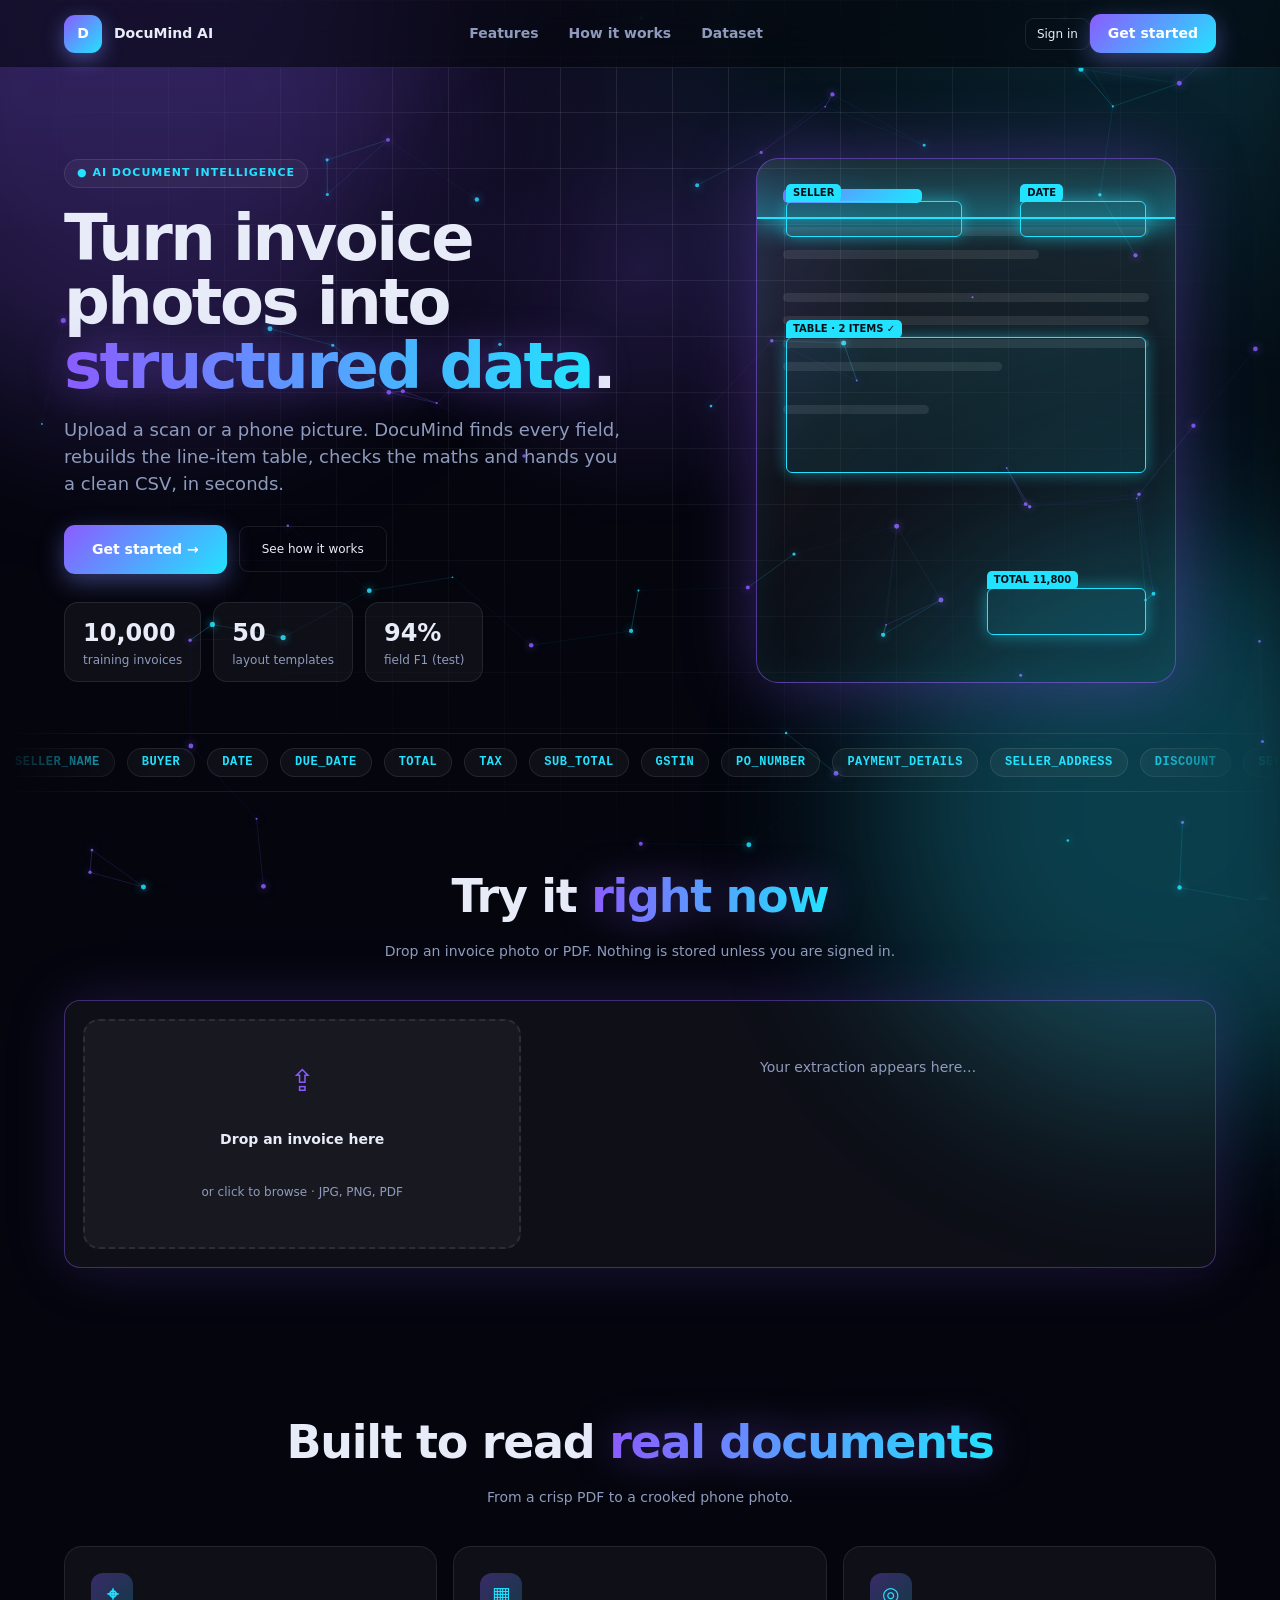
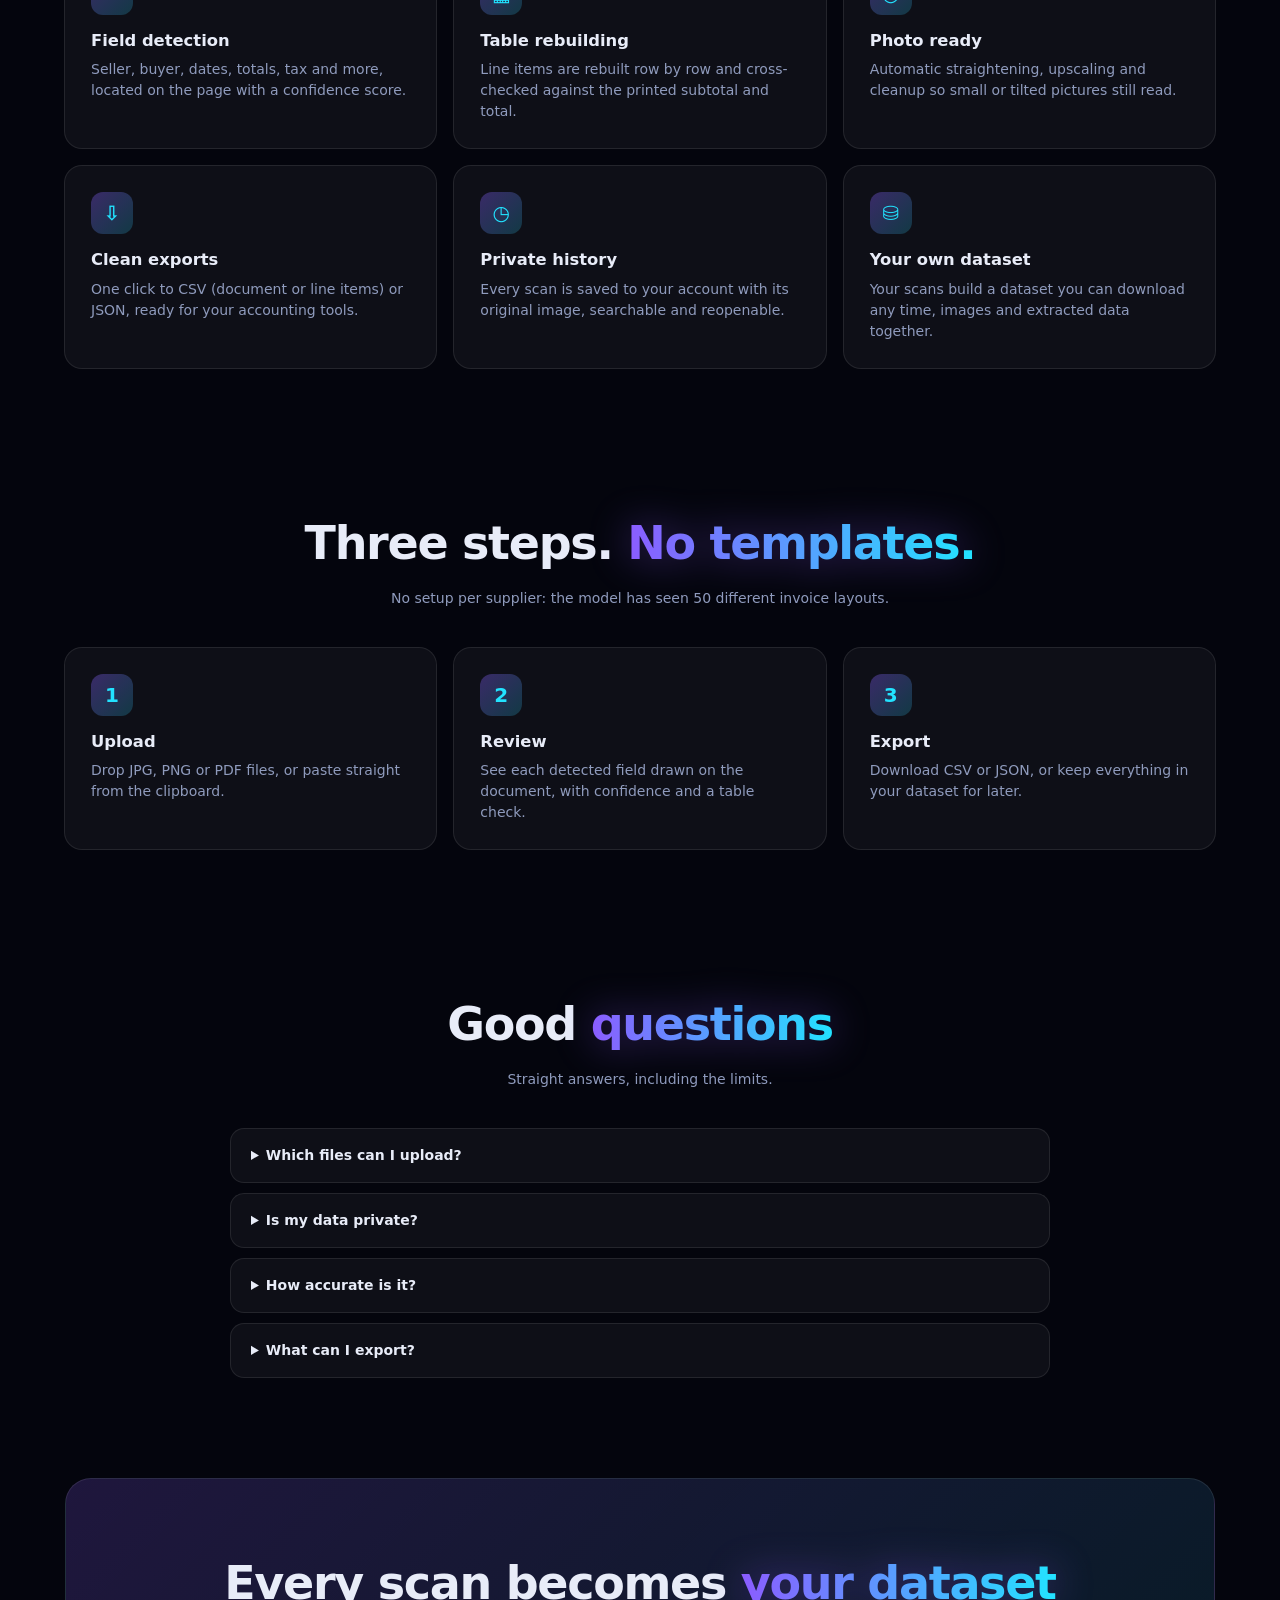
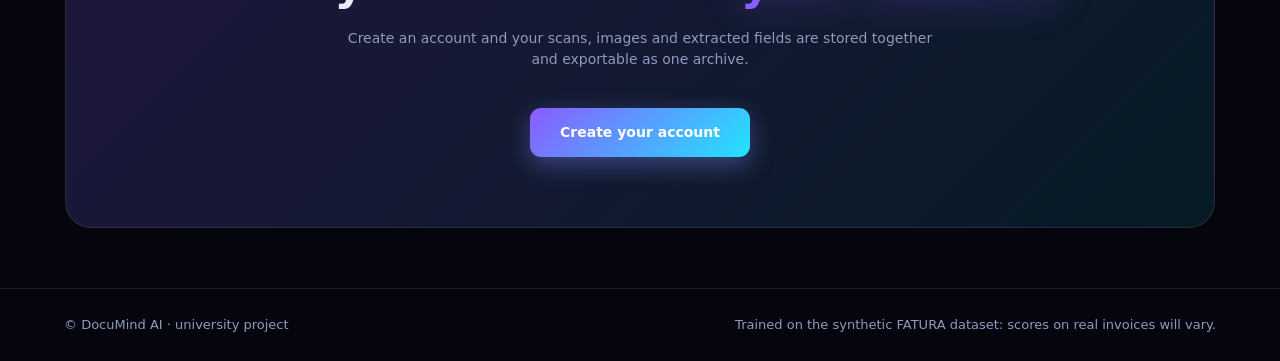
==== commit 45d12898: "Describe your change" ====
--- a/src/index.html
+++ b/src/index.html
@@ -86,11 +86,13 @@
     <label id="drop" class="drop" tabindex="0">
       <input id="file" type="file" accept="image/*,.pdf" multiple hidden>
       <div class="drop-ico">⇪</div>
-      <b>Drop invoices here</b>
+      <b>Drop invoices or receipts here</b>
       <span>or click to browse · JPG, PNG, PDF</span>
     </label>
+    <div class="typesel"><label for="dtype">Document type</label>
+      <select id="dtype" class="in" aria-label="Document type"><option value="auto">Auto-detect</option><option value="invoice">Invoice</option><option value="receipt">Receipt</option></select></div>
     <div class="queue-head"><h3>Documents <em id="count">0</em></h3>
-      <div><button id="csvAll" class="ghost" disabled>⬇ CSV (all)</button><button id="clear" class="ghost" disabled>Clear</button></div></div>
+      <div><button id="csvAll" class="ghost" disabled title="One CSV per document type (invoices.csv, receipts.csv)">⬇ CSV (per type)</button><button id="clear" class="ghost" disabled>Clear</button></div></div>
     <div id="bar" class="bar" hidden><i></i></div>
     <ul id="queue" class="queue"></ul>
     <p id="empty" class="muted center">No document yet. Upload one to see the extracted fields.</p>
@@ -100,13 +102,14 @@
     <div id="welcome" class="card welcome">
       <p class="hi" id="hi"></p>
       <h2>From scan to structured data</h2>
-      <p>Upload an invoice and DocuMind locates every field — seller, buyer, dates, totals — draws it on the page and exports a clean CSV.</p>
+      <p>Upload an invoice or a receipt: DocuMind finds the type, locates every field — seller or store, dates, totals — draws it on the page and exports a clean CSV for each type.</p>
       <div class="steps"><div><b>1</b>Upload</div><div><b>2</b>Review boxes &amp; confidence</div><div><b>3</b>Export CSV / JSON</div></div>
       <div class="wact"><button class="btn sm" id="sample">✦ Try a sample invoice</button></div>
       <div class="recent" id="recent"></div>
     </div>
 
     <div id="result" hidden>
+      <div id="typebar" class="typebar"></div>
       <div id="warn" class="warn" hidden></div>
       <div class="stats" id="stats"></div>
       <div class="split">
--- a/src/styles.css
+++ b/src/styles.css
@@ -55,3 +55,9 @@
 .items .fix{margin-left:6px;padding:1px 6px;border-radius:99px;font-size:10px;background:rgba(255,180,84,.2);color:var(--warn)}
 .items tfoot td{border-top:2px solid var(--line);font-weight:700}.ok{color:var(--ok)}.bad{color:var(--warn)}
 .warn{margin-bottom:14px;padding:12px 16px;border-radius:12px;border:1px solid rgba(255,180,84,.45);background:rgba(255,180,84,.12);color:var(--warn);line-height:1.5}
+
+/* document types: selector, badges, type bar */
+.typesel{display:flex;align-items:center;gap:10px;margin:10px 0 4px}.typesel label{font-size:12px;color:var(--mu);white-space:nowrap}.typesel select{flex:1;padding:7px 10px}
+.tbadge{display:inline-block;padding:1px 8px;border-radius:99px;font-size:10px;font-weight:700;letter-spacing:.3px;text-transform:uppercase;color:#fff;margin-left:6px;vertical-align:middle}
+.tbadge.invoice{background:hsl(215 70% 52%)}.tbadge.receipt{background:hsl(28 85% 50%)}
+.typebar{display:flex;flex-wrap:wrap;align-items:center;gap:8px;margin-bottom:14px;font-size:13px}.typebar .muted{font-size:12px}.typebar button{padding:4px 10px;font-size:12px}
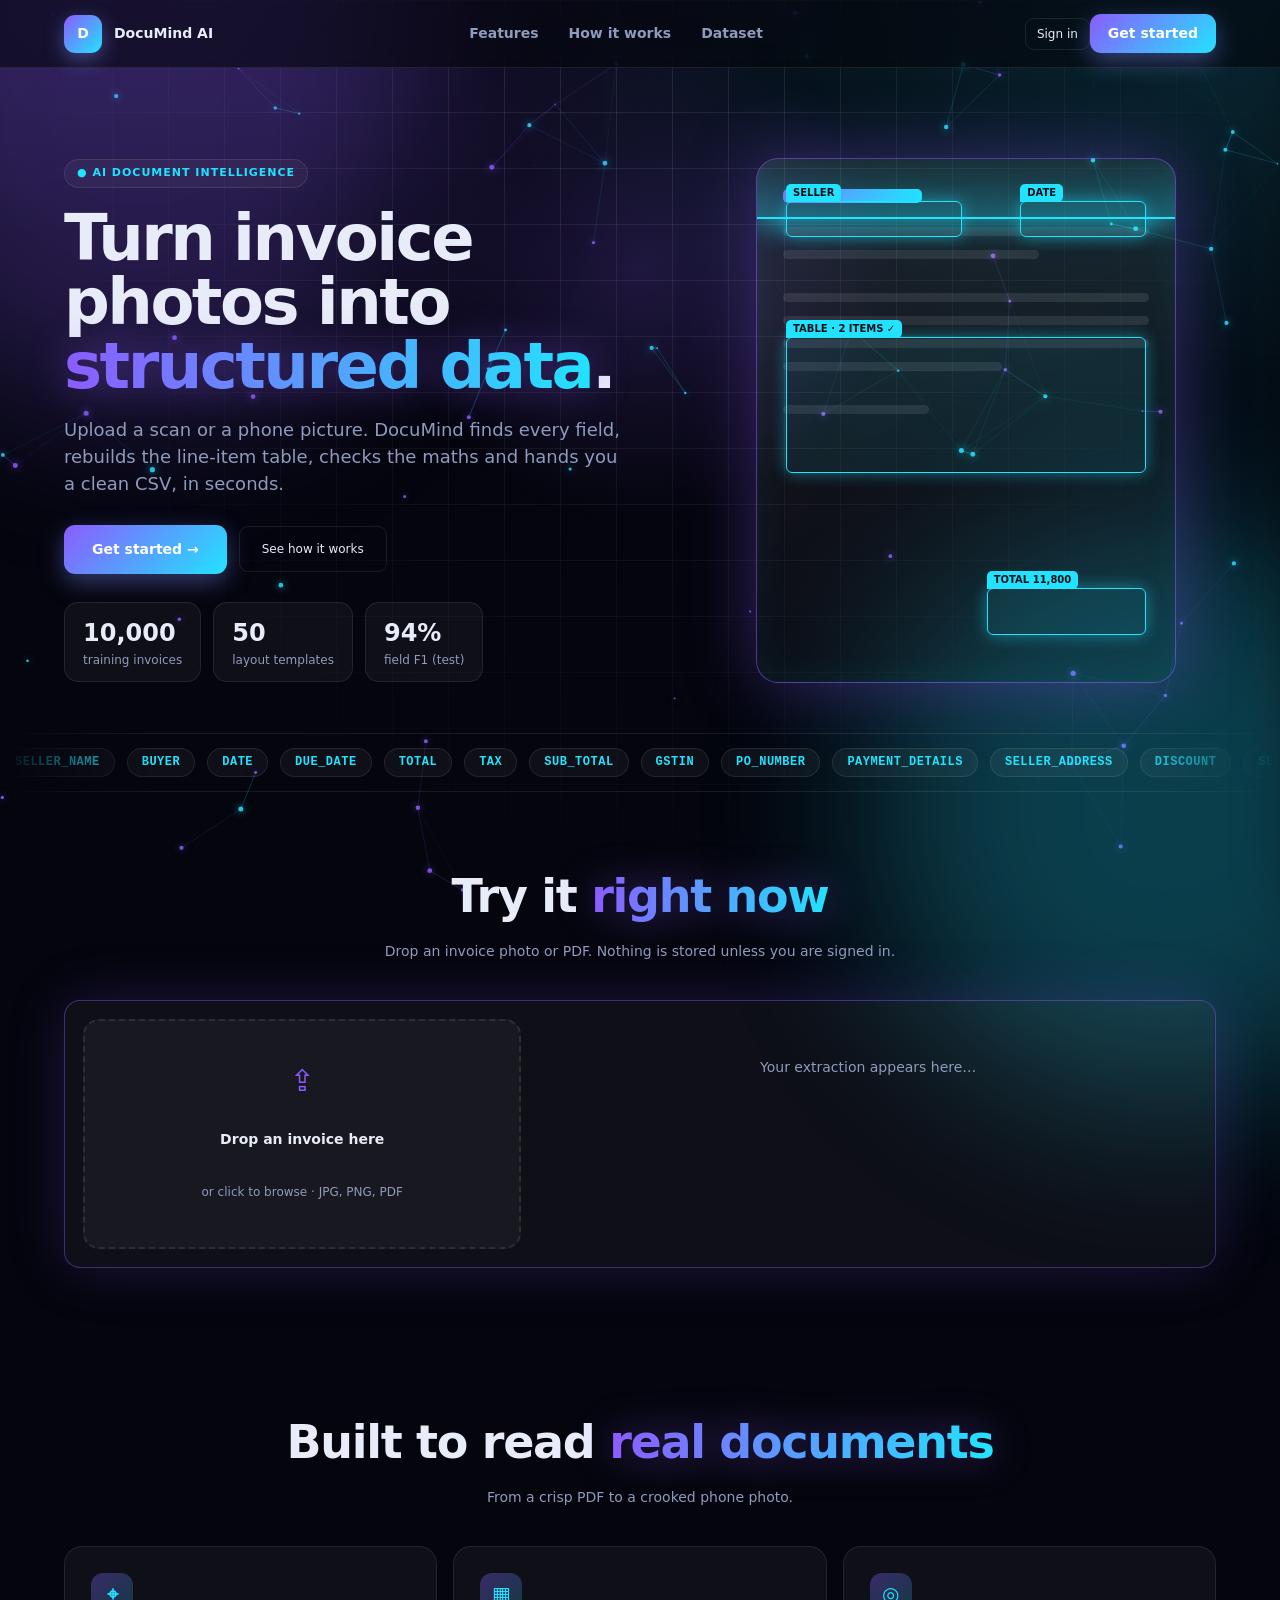
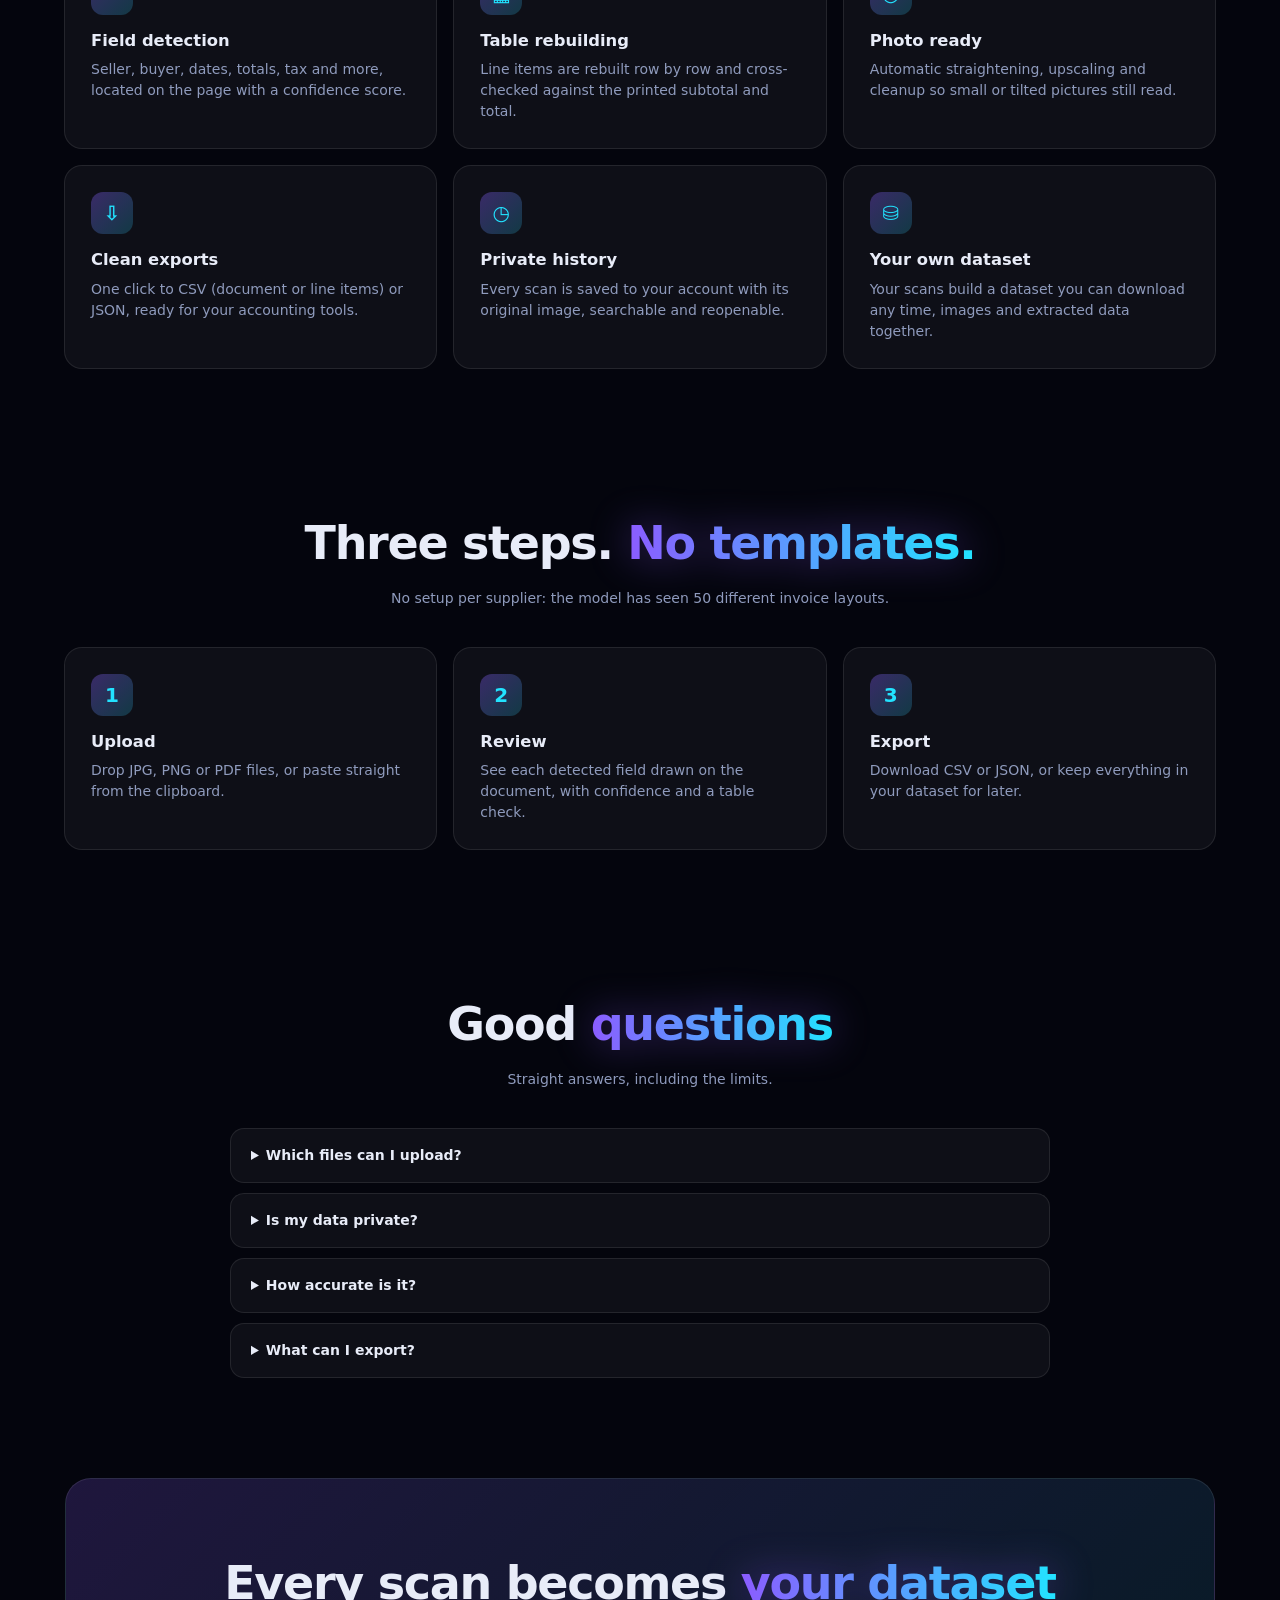
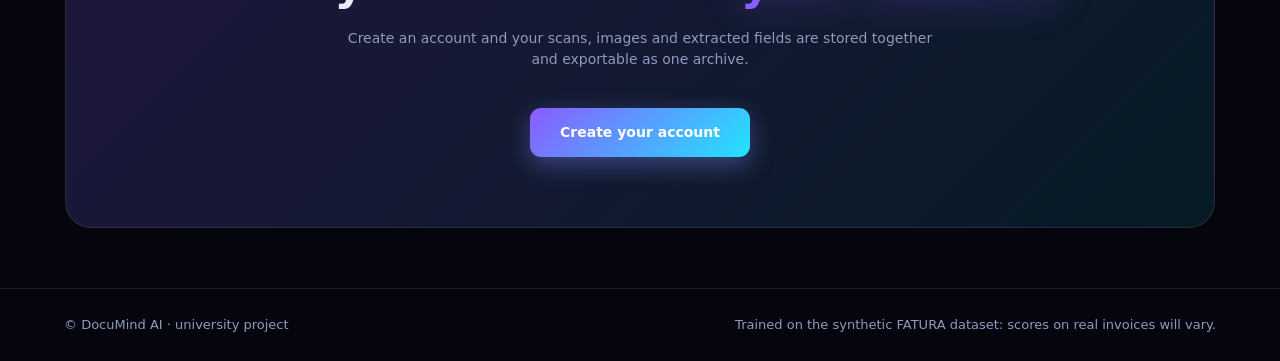
==== commit a378f662: "Describe your change" ====
--- a/src/index.html
+++ b/src/index.html
@@ -86,13 +86,13 @@
     <label id="drop" class="drop" tabindex="0">
       <input id="file" type="file" accept="image/*,.pdf" multiple hidden>
       <div class="drop-ico">⇪</div>
-      <b>Drop invoices or receipts here</b>
+      <b>Drop invoices, receipts or cheques here</b>
       <span>or click to browse · JPG, PNG, PDF</span>
     </label>
     <div class="typesel"><label for="dtype">Document type</label>
-      <select id="dtype" class="in" aria-label="Document type"><option value="auto">Auto-detect</option><option value="invoice">Invoice</option><option value="receipt">Receipt</option></select></div>
+      <select id="dtype" class="in" aria-label="Document type"><option value="auto">Auto-detect</option><option value="invoice">Invoice</option><option value="receipt">Receipt</option><option value="cheque">Cheque</option></select></div>
     <div class="queue-head"><h3>Documents <em id="count">0</em></h3>
-      <div><button id="csvAll" class="ghost" disabled title="One CSV per document type (invoices.csv, receipts.csv)">⬇ CSV (per type)</button><button id="clear" class="ghost" disabled>Clear</button></div></div>
+      <div><button id="csvAll" class="ghost" disabled title="One CSV per document type (invoices.csv, receipts.csv, cheques.csv)">⬇ CSV (per type)</button><button id="clear" class="ghost" disabled>Clear</button></div></div>
     <div id="bar" class="bar" hidden><i></i></div>
     <ul id="queue" class="queue"></ul>
     <p id="empty" class="muted center">No document yet. Upload one to see the extracted fields.</p>
--- a/src/styles.css
+++ b/src/styles.css
@@ -59,5 +59,5 @@
 /* document types: selector, badges, type bar */
 .typesel{display:flex;align-items:center;gap:10px;margin:10px 0 4px}.typesel label{font-size:12px;color:var(--mu);white-space:nowrap}.typesel select{flex:1;padding:7px 10px}
 .tbadge{display:inline-block;padding:1px 8px;border-radius:99px;font-size:10px;font-weight:700;letter-spacing:.3px;text-transform:uppercase;color:#fff;margin-left:6px;vertical-align:middle}
-.tbadge.invoice{background:hsl(215 70% 52%)}.tbadge.receipt{background:hsl(28 85% 50%)}
+.tbadge.invoice{background:hsl(215 70% 52%)}.tbadge.receipt{background:hsl(28 85% 50%)}.tbadge.cheque{background:hsl(160 60% 38%)}
 .typebar{display:flex;flex-wrap:wrap;align-items:center;gap:8px;margin-bottom:14px;font-size:13px}.typebar .muted{font-size:12px}.typebar button{padding:4px 10px;font-size:12px}
